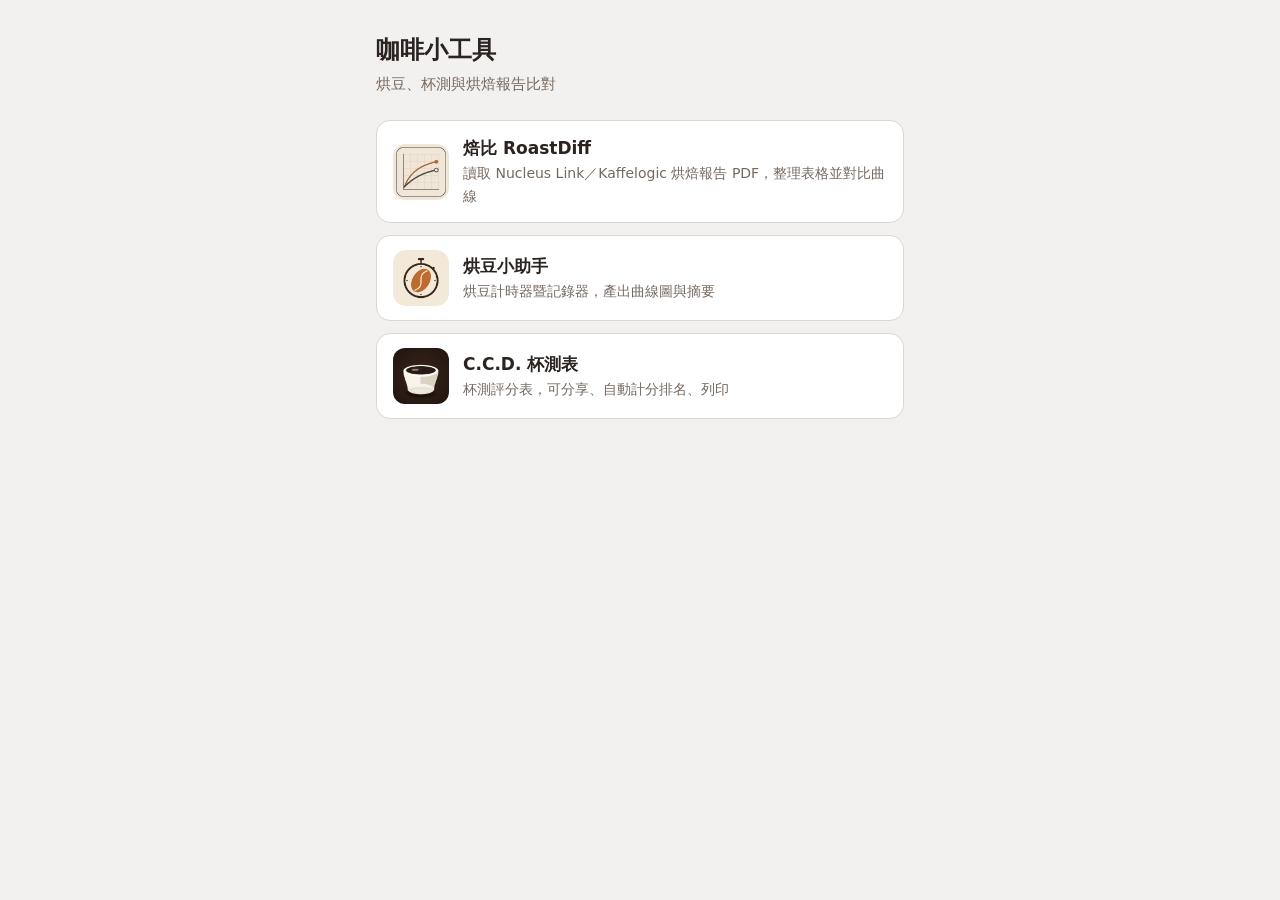
==== index.html @ 6824b311 "Add landing page and rewrite READMEs - Add root index.html linking to the three apps - Add root READ" ====
<!doctype html>
<!-- Coffee Apps | Copyright (c) 2026 PEI-HSIN LIN | MIT License -->
<html lang="zh-Hant">
<head>
<meta charset="utf-8">
<meta name="viewport" content="width=device-width,initial-scale=1,viewport-fit=cover">
<title>咖啡小工具</title>
<meta name="description" content="烘豆、杯測、烘焙報告比對的網頁小工具">
<meta name="theme-color" content="#f3f1ef">
<link rel="icon" href="roastdiff/favicon.svg" type="image/svg+xml">
<style>
  :root {
    --bg: #f3f1ef; --panel: #ffffff; --fg: #2a2320; --muted: #76685f; --line: #ddd5ce;
    --accent: #8a3b24; --accent-soft: #f2e2dc;
    color-scheme: light;
  }
  @media (prefers-color-scheme: dark) {
    :root {
      --bg: #1b1715; --panel: #26201d; --fg: #eee6e0; --muted: #a8998f; --line: #3d3430;
      --accent: #e0805f; --accent-soft: #3a2a24;
      color-scheme: dark;
    }
  }
  *, *::before, *::after { box-sizing: border-box; }
  body {
    margin: 0; background: var(--bg); color: var(--fg);
    font: 15px/1.55 system-ui, -apple-system, "PingFang TC", "Noto Sans TC", sans-serif;
  }
  main {
    max-width: 560px; margin: 0 auto;
    padding: max(32px, env(safe-area-inset-top)) 16px max(32px, env(safe-area-inset-bottom));
  }
  h1 { font-size: 24px; margin: 0 0 4px; }
  .sub { color: var(--muted); margin: 0 0 24px; }
  ul { list-style: none; margin: 0; padding: 0; display: grid; gap: 12px; }
  a.app {
    display: flex; align-items: center; gap: 14px;
    padding: 14px 16px; border: 1px solid var(--line); border-radius: 14px;
    background: var(--panel); color: inherit; text-decoration: none;
  }
  a.app:hover { border-color: var(--accent); background: var(--accent-soft); }
  a.app:focus-visible { outline: 3px solid var(--accent); outline-offset: 2px; }
  a.app img { width: 56px; height: 56px; border-radius: 12px; flex: none; }
  .name { font-weight: 600; font-size: 17px; }
  .desc { color: var(--muted); font-size: 14px; }
</style>
</head>
<body>
<main>
  <h1>咖啡小工具</h1>
  <p class="sub">烘豆、杯測與烘焙報告比對</p>
  <ul>
    <li>
      <a class="app" href="roastdiff/">
        <img src="roastdiff/icons/icon-192.png" alt="">
        <span>
          <span class="name">焙比 RoastDiff</span><br>
          <span class="desc">讀取 Nucleus Link／Kaffelogic 烘焙報告 PDF，整理表格並對比曲線</span>
        </span>
      </a>
    </li>
    <li>
      <a class="app" href="ccdroastform/">
        <img src="ccdroastform/icons/icon-192.png" alt="">
        <span>
          <span class="name">烘豆小助手</span><br>
          <span class="desc">烘豆計時器暨記錄器，產出曲線圖與摘要</span>
        </span>
      </a>
    </li>
    <li>
      <a class="app" href="ccdcuppingform/">
        <img src="ccdcuppingform/icons/icon-192.png" alt="">
        <span>
          <span class="name">C.C.D. 杯測表</span><br>
          <span class="desc">杯測評分表，可分享、自動計分排名、列印</span>
        </span>
      </a>
    </li>
  </ul>
</main>
</body>
</html>
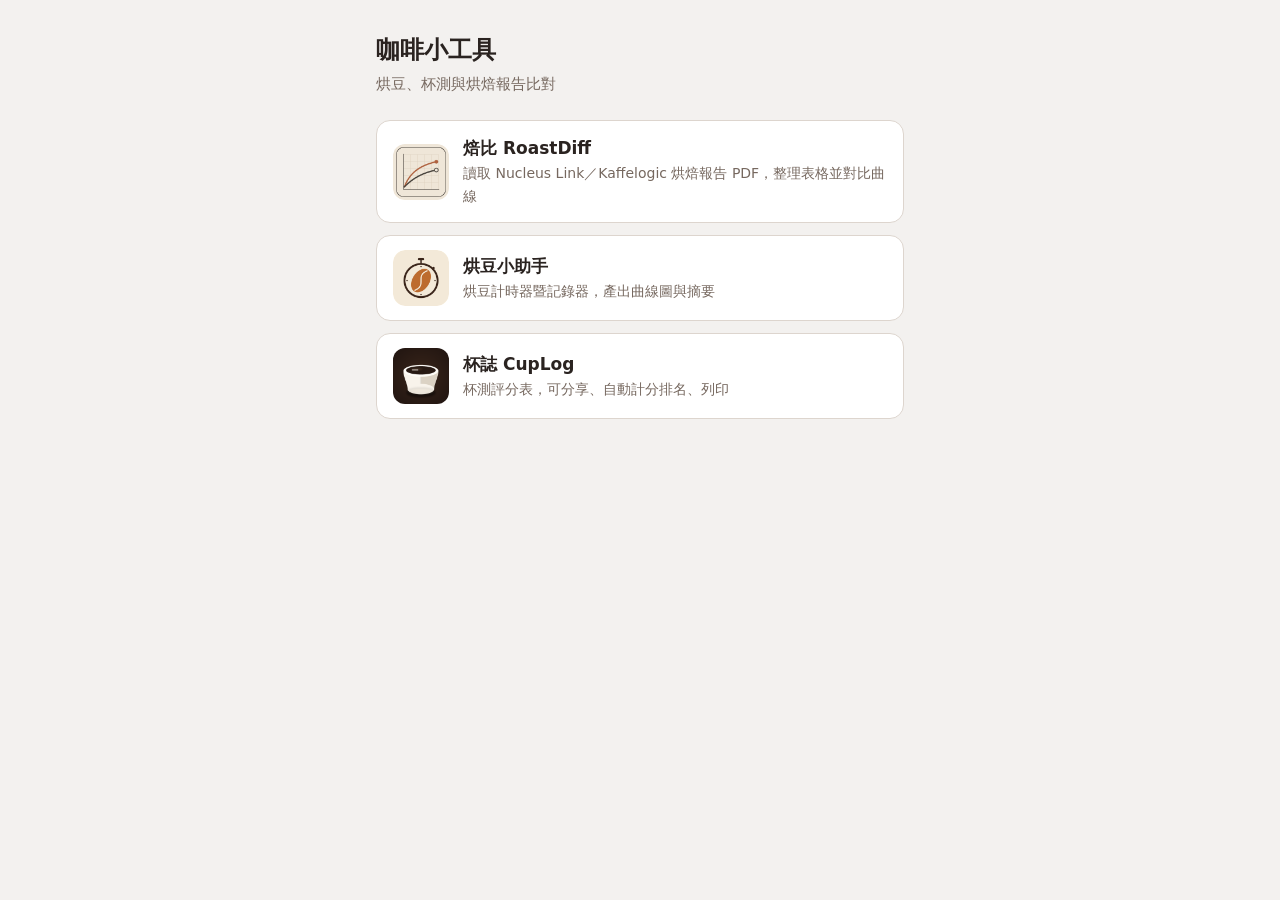
==== commit 4b4661fe: "Rename the cupping app to 杯誌 CupLog Replace "C.C.D. 杯測表手機版" and "杯測小助手" with 杯誌 CupLog in the page t" ====
--- a/index.html
+++ b/index.html
@@ -72,7 +72,7 @@
       <a class="app" href="ccdcuppingform/">
         <img src="ccdcuppingform/icons/icon-192.png" alt="">
         <span>
-          <span class="name">C.C.D. 杯測表</span><br>
+          <span class="name">杯誌 CupLog</span><br>
           <span class="desc">杯測評分表，可分享、自動計分排名、列印</span>
         </span>
       </a>
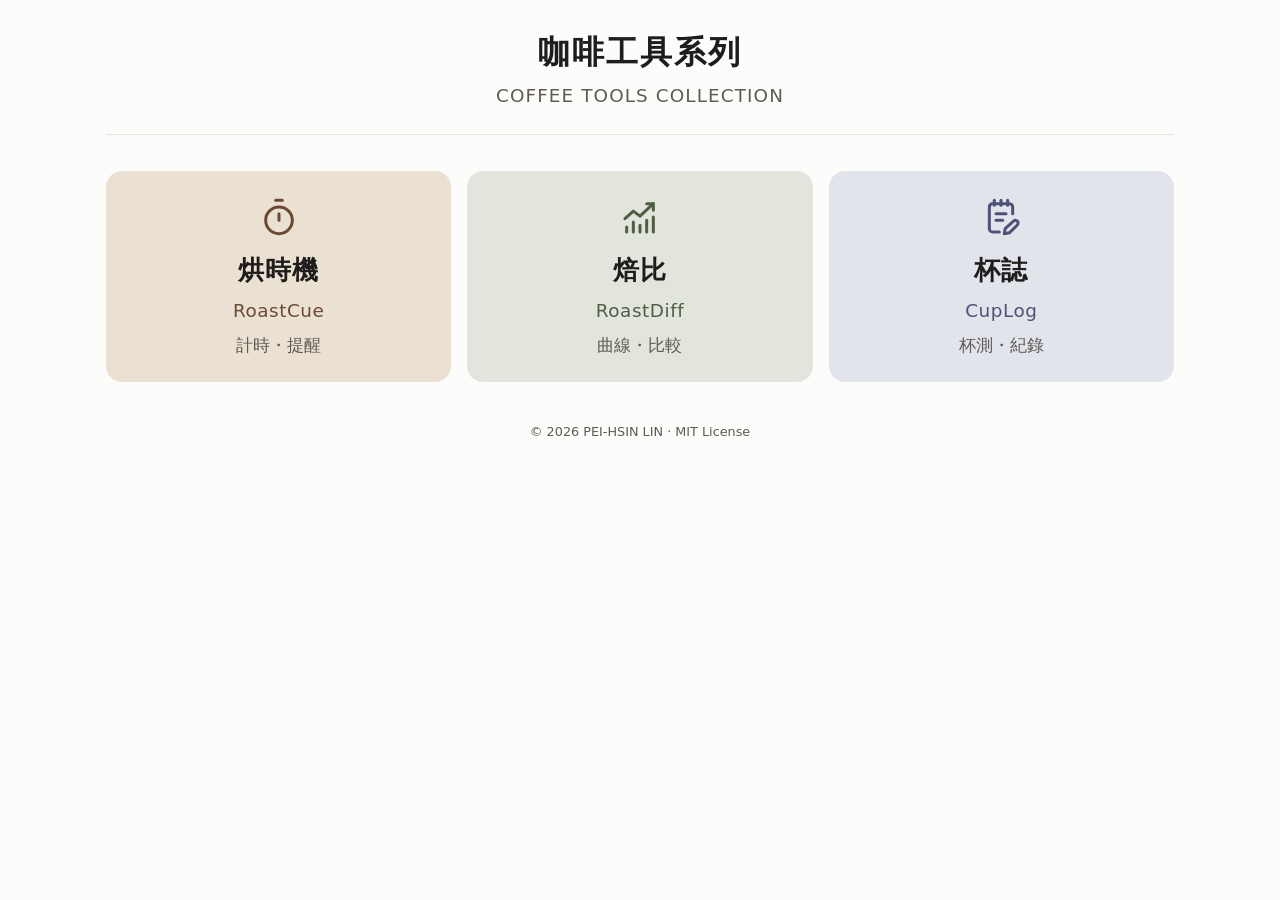
==== commit 1203e6fc: "Landing page: 咖啡工具系列 card layout Redesign the landing page as three tinted cards (烘時機 RoastCue, 焙比 R" ====
--- a/index.html
+++ b/index.html
@@ -1,83 +1,114 @@
 <!doctype html>
-<!-- Coffee Apps | Copyright (c) 2026 PEI-HSIN LIN | MIT License -->
+<!-- 咖啡工具系列 Coffee Tools Collection | Copyright (c) 2026 PEI-HSIN LIN | MIT License -->
 <html lang="zh-Hant">
 <head>
 <meta charset="utf-8">
 <meta name="viewport" content="width=device-width,initial-scale=1,viewport-fit=cover">
-<title>咖啡小工具</title>
-<meta name="description" content="烘豆、杯測、烘焙報告比對的網頁小工具">
-<meta name="theme-color" content="#f3f1ef">
+<title>咖啡工具系列</title>
+<meta name="description" content="烘豆計時、烘焙曲線比較、杯測紀錄的網頁小工具">
+<meta name="theme-color" content="#fcfcfb" media="(prefers-color-scheme: light)">
+<meta name="theme-color" content="#1b1917" media="(prefers-color-scheme: dark)">
 <link rel="icon" href="roastdiff/favicon.svg" type="image/svg+xml">
 <style>
   :root {
-    --bg: #f3f1ef; --panel: #ffffff; --fg: #2a2320; --muted: #76685f; --line: #ddd5ce;
-    --accent: #8a3b24; --accent-soft: #f2e2dc;
+    --bg: #fcfcfb; --fg: #1f1d1b; --muted: #5f5a55; --line: #e6e3df;
+    --c1-bg: #ebe1d3; --c1-ink: #6b4a35;
+    --c2-bg: #e2e5db; --c2-ink: #4f5e45;
+    --c3-bg: #e2e4ec; --c3-ink: #4f5277;
     color-scheme: light;
   }
   @media (prefers-color-scheme: dark) {
     :root {
-      --bg: #1b1715; --panel: #26201d; --fg: #eee6e0; --muted: #a8998f; --line: #3d3430;
-      --accent: #e0805f; --accent-soft: #3a2a24;
+      --bg: #1b1917; --fg: #f1ede8; --muted: #a8a19a; --line: #34302c;
+      --c1-bg: #33291f; --c1-ink: #d9b393;
+      --c2-bg: #262c23; --c2-ink: #aebf9f;
+      --c3-bg: #262836; --c3-ink: #aeb2db;
       color-scheme: dark;
     }
   }
   *, *::before, *::after { box-sizing: border-box; }
   body {
     margin: 0; background: var(--bg); color: var(--fg);
-    font: 15px/1.55 system-ui, -apple-system, "PingFang TC", "Noto Sans TC", sans-serif;
+    font: 16px/1.5 system-ui, -apple-system, "PingFang TC", "Noto Sans TC", "Microsoft JhengHei", sans-serif;
   }
   main {
-    max-width: 560px; margin: 0 auto;
-    padding: max(32px, env(safe-area-inset-top)) 16px max(32px, env(safe-area-inset-bottom));
+    max-width: 1100px; margin: 0 auto;
+    padding: max(28px, env(safe-area-inset-top)) 16px max(40px, env(safe-area-inset-bottom));
   }
-  h1 { font-size: 24px; margin: 0 0 4px; }
-  .sub { color: var(--muted); margin: 0 0 24px; }
-  ul { list-style: none; margin: 0; padding: 0; display: grid; gap: 12px; }
+  header { text-align: center; padding-bottom: 24px; border-bottom: 1px solid var(--line); margin-bottom: 36px; }
+  h1 { font-size: 2rem; font-weight: 700; letter-spacing: .06em; margin: 0; }
+  .en { margin: 6px 0 0; font-size: 1.15rem; letter-spacing: .06em; color: var(--muted); }
+  ul { list-style: none; margin: 0; padding: 0; display: grid; grid-template-columns: repeat(3, minmax(0, 1fr)); gap: 16px; }
   a.app {
-    display: flex; align-items: center; gap: 14px;
-    padding: 14px 16px; border: 1px solid var(--line); border-radius: 14px;
-    background: var(--panel); color: inherit; text-decoration: none;
+    display: flex; flex-direction: column; align-items: center; text-align: center;
+    padding: 26px 16px 24px; border-radius: 16px; color: inherit; text-decoration: none;
+    background: var(--bg-c); transition: transform .15s ease, box-shadow .15s ease;
   }
-  a.app:hover { border-color: var(--accent); background: var(--accent-soft); }
-  a.app:focus-visible { outline: 3px solid var(--accent); outline-offset: 2px; }
-  a.app img { width: 56px; height: 56px; border-radius: 12px; flex: none; }
-  .name { font-weight: 600; font-size: 17px; }
-  .desc { color: var(--muted); font-size: 14px; }
+  a.app:hover { transform: translateY(-2px); box-shadow: 0 8px 22px rgba(0, 0, 0, .08); }
+  a.app:focus-visible { outline: 3px solid var(--ink); outline-offset: 3px; }
+  .c1 { --bg-c: var(--c1-bg); --ink: var(--c1-ink); }
+  .c2 { --bg-c: var(--c2-bg); --ink: var(--c2-ink); }
+  .c3 { --bg-c: var(--c3-bg); --ink: var(--c3-ink); }
+  a.app svg { width: 40px; height: 40px; color: var(--ink); margin-bottom: 14px; }
+  .name { font-size: 1.6rem; font-weight: 700; letter-spacing: .04em; }
+  .name-en { margin-top: 8px; font-size: 1.15rem; letter-spacing: .03em; color: var(--ink); }
+  .tag { margin-top: 8px; font-size: 1.05rem; color: var(--muted); }
+  footer { margin-top: 40px; text-align: center; font-size: .8rem; color: var(--muted); }
+  @media (max-width: 640px) {
+    h1 { font-size: 1.7rem; }
+    .en { font-size: 1rem; }
+    ul { grid-template-columns: minmax(0, 1fr); gap: 12px; }
+    a.app { padding: 22px 16px 20px; }
+  }
+  @media (prefers-reduced-motion: reduce) { a.app { transition: none; } a.app:hover { transform: none; } }
 </style>
 </head>
 <body>
 <main>
-  <h1>咖啡小工具</h1>
-  <p class="sub">烘豆、杯測與烘焙報告比對</p>
+  <header>
+    <h1>咖啡工具系列</h1>
+    <p class="en">COFFEE TOOLS COLLECTION</p>
+  </header>
   <ul>
     <li>
-      <a class="app" href="roastdiff/">
-        <img src="roastdiff/icons/icon-192.png" alt="">
-        <span>
-          <span class="name">焙比 RoastDiff</span><br>
-          <span class="desc">讀取 Nucleus Link／Kaffelogic 烘焙報告 PDF，整理表格並對比曲線</span>
-        </span>
+      <a class="app c1" href="ccdroastform/">
+        <!-- stopwatch -->
+        <svg viewBox="0 0 24 24" fill="none" stroke="currentColor" stroke-width="1.8" stroke-linecap="round" stroke-linejoin="round" aria-hidden="true">
+          <path d="M10 2h4"/><circle cx="12" cy="14" r="8"/><path d="M12 14V10"/>
+        </svg>
+        <span class="name">烘時機</span>
+        <span class="name-en">RoastCue</span>
+        <span class="tag">計時・提醒</span>
       </a>
     </li>
     <li>
-      <a class="app" href="ccdroastform/">
-        <img src="ccdroastform/icons/icon-192.png" alt="">
-        <span>
-          <span class="name">烘豆小助手</span><br>
-          <span class="desc">烘豆計時器暨記錄器，產出曲線圖與摘要</span>
-        </span>
+      <a class="app c2" href="roastdiff/">
+        <!-- rising line over bars -->
+        <svg viewBox="0 0 24 24" fill="none" stroke="currentColor" stroke-width="1.8" stroke-linecap="round" stroke-linejoin="round" aria-hidden="true">
+          <path d="M3 13l5-4.5 4 3L20 4"/><path d="M16 4h4v4"/>
+          <path d="M4 21v-3"/><path d="M8 21v-6"/><path d="M12 21v-4"/><path d="M16 21v-7"/><path d="M20 21v-9"/>
+        </svg>
+        <span class="name">焙比</span>
+        <span class="name-en">RoastDiff</span>
+        <span class="tag">曲線・比較</span>
       </a>
     </li>
     <li>
-      <a class="app" href="ccdcuppingform/">
-        <img src="ccdcuppingform/icons/icon-192.png" alt="">
-        <span>
-          <span class="name">杯誌 CupLog</span><br>
-          <span class="desc">杯測評分表，可分享、自動計分排名、列印</span>
-        </span>
+      <a class="app c3" href="ccdcuppingform/">
+        <!-- notepad with pencil -->
+        <svg viewBox="0 0 24 24" fill="none" stroke="currentColor" stroke-width="1.8" stroke-linecap="round" stroke-linejoin="round" aria-hidden="true">
+          <path d="M8 2v3"/><path d="M12 2v3"/><path d="M16 2v3"/>
+          <path d="M19 10V6a2 2 0 0 0-2-2H7a2 2 0 0 0-2 2v13a2 2 0 0 0 2 2h4"/>
+          <path d="M9 10h6"/><path d="M9 14h4"/>
+          <path d="M19.5 14.5a1.6 1.6 0 0 1 2.3 2.3L17 21.5l-3 .5.5-3z"/>
+        </svg>
+        <span class="name">杯誌</span>
+        <span class="name-en">CupLog</span>
+        <span class="tag">杯測・紀錄</span>
       </a>
     </li>
   </ul>
+  <footer>© 2026 PEI-HSIN LIN · MIT License</footer>
 </main>
 </body>
 </html>
